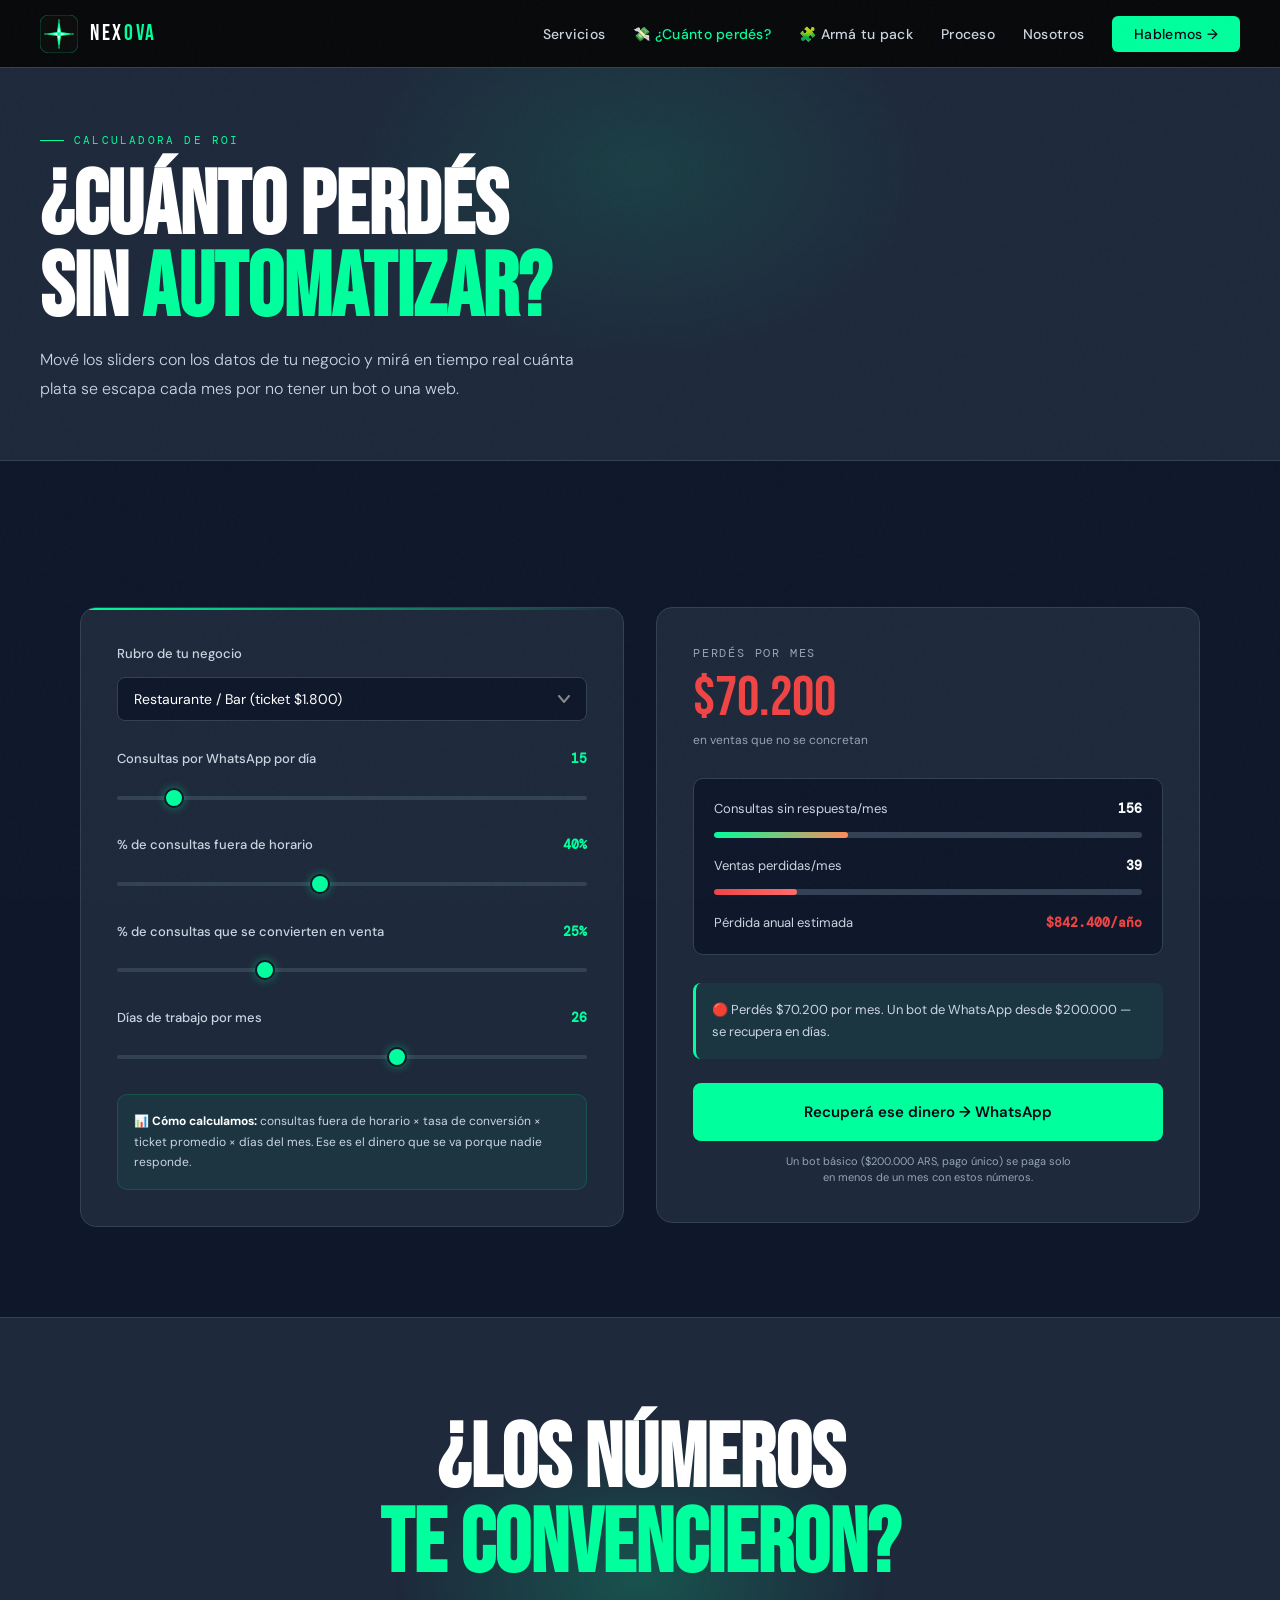
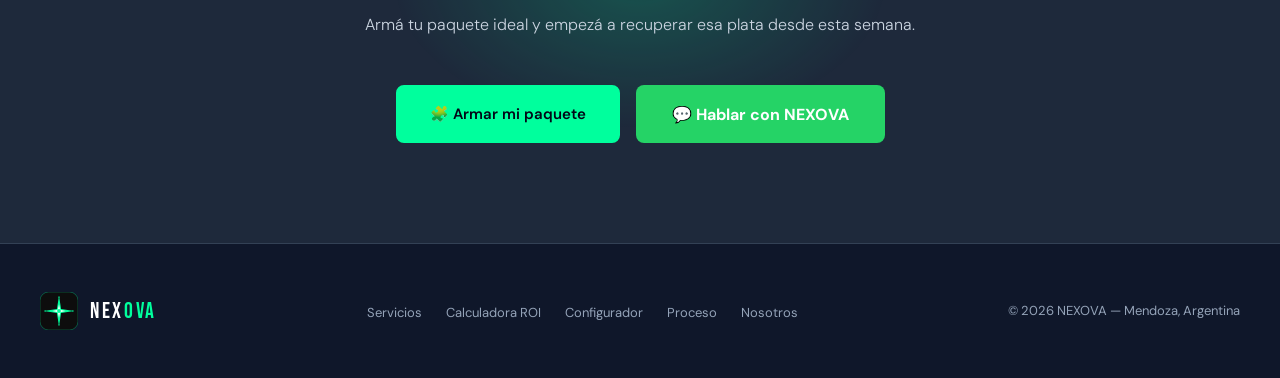
==== calculadora.html @ 6483c242 "Actualizacion de landing: mejoras SEO y UI" ====
<!DOCTYPE html>
<html lang="es">
<head>
<meta charset="UTF-8"><meta name="viewport" content="width=device-width, initial-scale=1.0">
<title>¿Cuánto Perdés? | NEXOVA</title>
<link rel="preconnect" href="https://fonts.googleapis.com"><link rel="preconnect" href="https://fonts.gstatic.com" crossorigin>
<link href="https://fonts.googleapis.com/css2?family=Bebas+Neue&family=DM+Sans:wght@300;400;500;600&family=DM+Mono:wght@400;500&display=swap" rel="stylesheet">
<link rel="stylesheet" href="nexova.css">
</head>
<body>
<div id="nav-placeholder"></div>
<div class="page-wrap">
<div class="page-hero">
  <div class="page-hero-inner">
    <div class="page-hero-label">Calculadora de ROI</div>
    <h1 class="page-hero-title">¿CUÁNTO PERDÉS<br>SIN <span>AUTOMATIZAR?</span></h1>
    <p class="page-hero-desc">Mové los sliders con los datos de tu negocio y mirá en tiempo real cuánta plata se escapa cada mes por no tener un bot o una web.</p>
  </div>
</div>

<section class="section">
  <div class="roi-grid reveal">
    <!-- INPUTS -->
    <div class="roi-inputs">
      <div class="roi-field">
        <div class="roi-label">Rubro de tu negocio</div>
        <select class="roi-select" id="roi-rubro" onchange="calcROI()">
          <option value="1800">Restaurante / Bar (ticket $1.800)</option>
          <option value="3500">Salón de belleza / Spa (ticket $3.500)</option>
          <option value="5000">Consultorio médico / odontológico (ticket $5.000)</option>
          <option value="4000">Gimnasio / Academia (ticket $4.000)</option>
          <option value="8000">Inmobiliaria (comisión $8.000)</option>
          <option value="6000">Taller / Lavadero (ticket $6.000)</option>
          <option value="2500">Tienda / Comercio (ticket $2.500)</option>
          <option value="7000">Otro negocio (ticket $7.000)</option>
        </select>
      </div>
      <div class="roi-field">
        <div class="roi-label">Consultas por WhatsApp por día <span id="val-consultas">15</span></div>
        <input type="range" min="5" max="100" value="15" id="roi-consultas" oninput="document.getElementById('val-consultas').textContent=this.value;calcROI()">
      </div>
      <div class="roi-field">
        <div class="roi-label">% de consultas fuera de horario <span id="val-fuera">40%</span></div>
        <input type="range" min="10" max="80" value="40" id="roi-fuera" oninput="document.getElementById('val-fuera').textContent=this.value+'%';calcROI()">
      </div>
      <div class="roi-field">
        <div class="roi-label">% de consultas que se convierten en venta <span id="val-conv">25%</span></div>
        <input type="range" min="5" max="70" value="25" id="roi-conv" oninput="document.getElementById('val-conv').textContent=this.value+'%';calcROI()">
      </div>
      <div class="roi-field">
        <div class="roi-label">Días de trabajo por mes <span id="val-dias">26</span></div>
        <input type="range" min="20" max="30" value="26" id="roi-dias" oninput="document.getElementById('val-dias').textContent=this.value;calcROI()">
      </div>
      <div style="padding:16px;background:rgba(0, 255, 157,.06);border-radius:10px;border:1px solid rgba(0, 255, 157,.15);">
        <p style="font-size:12px;color:var(--text-muted);line-height:1.7;">📊 <strong style="color:var(--text)">Cómo calculamos:</strong> consultas fuera de horario × tasa de conversión × ticket promedio × días del mes. Ese es el dinero que se va porque nadie responde.</p>
      </div>
    </div>
    <!-- RESULTADO -->
    <div class="roi-result">
      <div class="roi-result-title">PERDÉS POR MES</div>
      <div class="roi-perdida" id="roi-total-mes">$0</div>
      <div class="roi-periodo">en ventas que no se concretan</div>
      <div class="roi-breakdown">
        <div class="roi-breakdown-item"><span class="label">Consultas sin respuesta/mes</span><span class="value" id="roi-sin-resp">0</span></div>
        <div class="roi-bar"><div class="roi-bar-fill" id="bar-sin-resp" style="width:0%"></div></div>
        <div class="roi-breakdown-item"><span class="label">Ventas perdidas/mes</span><span class="value" id="roi-ventas-perd">0</span></div>
        <div class="roi-bar"><div class="roi-bar-fill" id="bar-ventas" style="width:0%;background:linear-gradient(90deg,#ef4444,#ff6b6b)"></div></div>
        <div class="roi-breakdown-item"><span class="label">Pérdida anual estimada</span><span class="value" id="roi-total-anio" style="color:#ef4444">$0</span></div>
      </div>
      <div class="roi-mensaje" id="roi-mensaje">Ajustá los sliders con los datos de tu negocio para ver tu resultado.</div>
      <a id="roi-cta" href="https://wa.me/+542612079647" target="_blank" class="btn-primary" style="width:100%;justify-content:center;">Recuperá ese dinero → WhatsApp</a>
      <p style="font-size:11px;color:var(--text-dim);text-align:center;margin-top:12px;line-height:1.5;">Un bot básico ($200.000 ARS, pago único) se paga solo<br>en menos de un mes con estos números.</p>
    </div>
  </div>
</section>

<div class="cta-box-wrap"><div class="cta-box">
  <h2 class="cta-title reveal">¿LOS NÚMEROS<br><span>TE CONVENCIERON?</span></h2>
  <p class="cta-desc reveal">Armá tu paquete ideal y empezá a recuperar esa plata desde esta semana.</p>
  <div class="cta-buttons reveal">
    <a href="configurador.html" class="btn-primary">🧩 Armar mi paquete</a>
    <a href="https://wa.me/+542612079647" target="_blank" class="btn-whatsapp">💬 Hablar con NEXOVA</a>
  </div>
</div></div>
</div>
<div id="footer-placeholder"></div>
<script src="nexova.js"></script>
<script>
injectNav('calculadora.html');injectFooter();initReveal();
function fmt(n){return'$'+Math.round(n).toLocaleString('es-AR');}
function calcROI(){
  const ticket=parseFloat(document.getElementById('roi-rubro').value);
  const consultas=parseFloat(document.getElementById('roi-consultas').value);
  const pctFuera=parseFloat(document.getElementById('roi-fuera').value)/100;
  const pctConv=parseFloat(document.getElementById('roi-conv').value)/100;
  const dias=parseFloat(document.getElementById('roi-dias').value);
  const sinRespMes=consultas*pctFuera*dias;
  const ventasPerd=sinRespMes*pctConv;
  const perdidaMes=ventasPerd*ticket;
  const perdidaAnio=perdidaMes*12;
  document.getElementById('roi-total-mes').textContent=fmt(perdidaMes);
  document.getElementById('roi-total-anio').textContent=fmt(perdidaAnio)+'/año';
  document.getElementById('roi-sin-resp').textContent=Math.round(sinRespMes);
  document.getElementById('roi-ventas-perd').textContent=Math.round(ventasPerd);
  document.getElementById('bar-sin-resp').style.width=Math.min((sinRespMes/500)*100,100)+'%';
  document.getElementById('bar-ventas').style.width=Math.min((ventasPerd/200)*100,100)+'%';
  let msg='';
  if(perdidaMes<50000) msg='⚠️ Son '+fmt(perdidaAnio)+' al año. Un bot básico a $200.000 pago único se paga solo el primer mes.';
  else if(perdidaMes<300000) msg='🔴 Perdés '+fmt(perdidaMes)+' por mes. Un bot de WhatsApp desde $200.000 — se recupera en días.';
  else msg='🚨 ¡Más de '+fmt(perdidaMes)+' al mes! Con ese número, automatizar no es un gasto — es la mejor inversión que podés hacer.';
  document.getElementById('roi-mensaje').textContent=msg;
  const waText=encodeURIComponent('Hola NEXOVA, usé su calculadora y veo que pierdo aprox. '+fmt(perdidaMes)+' por mes sin automatización. Quiero saber cómo solucionarlo.');
  document.getElementById('roi-cta').href='https://wa.me/+542612079647?text='+waText;
}
calcROI();
</script>
</body></html>
---- nexova.css ----
:root {
  --bg: #0f172a; --surface: #1e293b; --surface2: #334155; --border: #334155;
  --orange: #00ff9d; --orange-light: #33ffaf; --orange-glow: rgba(0, 255, 157,0.2);
  --orange-glow-strong: rgba(0, 255, 157,0.4); --text: #ffffff; --text-muted: #cbd5e1;
  --text-dim: #94a3b8; --white: #ffffff; --green: #22c55e;
}
*, *::before, *::after { box-sizing: border-box; margin: 0; padding: 0; }
html { scroll-behavior: smooth; }
body { background: var(--bg); color: var(--text); font-family: 'DM Sans', sans-serif; font-size: 16px; line-height: 1.6; overflow-x: hidden; }
body::before { content: ''; position: fixed; inset: 0; background-image: url("data:image/svg+xml,%3Csvg viewBox='0 0 256 256' xmlns='http://www.w3.org/2000/svg'%3E%3Cfilter id='noise'%3E%3CfeTurbulence type='fractalNoise' baseFrequency='0.9' numOctaves='4' stitchTiles='stitch'/%3E%3C/filter%3E%3Crect width='100%25' height='100%25' filter='url(%23noise)' opacity='0.04'/%3E%3C/svg%3E"); pointer-events: none; z-index: 9999; opacity: 0.4; }
.display { font-family: 'Bebas Neue', sans-serif; letter-spacing: 0.02em; }
.mono { font-family: 'DM Mono', monospace; }

/* NAV */
nav { position: fixed; top: 0; left: 0; right: 0; z-index: 1000; padding: 0 40px; height: 68px; display: flex; align-items: center; justify-content: space-between; background: rgba(8,8,8,0.9); backdrop-filter: blur(16px); border-bottom: 1px solid var(--border); transition: all 0.3s; }
.logo { display: flex; align-items: center; gap: 12px; text-decoration: none; }
.logo-mark { width: 38px; height: 38px; }
.logo-text { font-family: 'Bebas Neue', sans-serif; font-size: 22px; letter-spacing: 0.12em; color: var(--white); }
.logo-text span { color: var(--orange); }
.nav-links { display: flex; align-items: center; gap: 28px; list-style: none; }
.nav-links a { color: var(--text-muted); text-decoration: none; font-size: 14px; font-weight: 500; transition: color 0.2s; letter-spacing: 0.02em; }
.nav-links a:hover, .nav-links a.active { color: var(--text); }
.nav-links a.active { color: var(--orange); }
.btn-nav { padding: 9px 22px; background: var(--orange); color: #020617 !important; border-radius: 6px; font-size: 14px; font-weight: 600; transition: all 0.2s; }
.btn-nav:hover { background: var(--orange-light) !important; box-shadow: 0 0 20px var(--orange-glow-strong); }
#menu-btn { display: none; background: none; border: none; cursor: pointer; padding: 8px; }
#mobile-menu { display: none; position: fixed; top: 68px; left: 0; right: 0; background: #1e293b; border-bottom: 1px solid #334155; z-index: 999; padding: 20px 24px; flex-direction: column; gap: 16px; }
#mobile-menu a { color: #cbd5e1; text-decoration: none; font-size: 15px; font-weight: 500; }
#mobile-menu a.orange { color: var(--orange); }
#mobile-menu .btn-nav-mob { display: inline-block; padding: 12px 24px; background: var(--orange); color: #020617 !important; border-radius: 7px; font-weight: 600; text-align: center; }

/* PAGE WRAPPER */
.page-wrap { padding-top: 68px; }

/* TICKER */
.ticker-wrap { background: var(--orange); overflow: hidden; white-space: nowrap; padding: 10px 0; }
.ticker-inner { display: inline-block; animation: ticker 28s linear infinite; font-family: 'Bebas Neue', sans-serif; font-size: 15px; letter-spacing: 0.15em; color: #020617; }
@keyframes ticker { 0% { transform: translateX(0); } 100% { transform: translateX(-50%); } }
.ticker-sep { margin: 0 24px; opacity: 0.5; }

/* PAGE HERO (inner pages) */
.page-hero { padding: 64px 40px 56px; background: var(--surface); border-bottom: 1px solid var(--border); position: relative; overflow: hidden; }
.page-hero::before { content: ''; position: absolute; top: -100px; left: 50%; transform: translateX(-50%); width: 600px; height: 400px; background: radial-gradient(ellipse, rgba(0, 255, 157,0.1) 0%, transparent 70%); pointer-events: none; }
.page-hero-inner { max-width: 1200px; margin: 0 auto; position: relative; z-index: 1; }
.page-hero-label { font-family: 'DM Mono', monospace; font-size: 11px; letter-spacing: 0.2em; color: var(--orange); text-transform: uppercase; margin-bottom: 16px; display: flex; align-items: center; gap: 10px; }
.page-hero-label::before { content: ''; display: block; width: 24px; height: 1px; background: var(--orange); }
.page-hero-title { font-family: 'Bebas Neue', sans-serif; font-size: clamp(48px, 7vw, 96px); line-height: 0.92; color: var(--white); margin-bottom: 16px; }
.page-hero-title span { color: var(--orange); }
.page-hero-desc { font-size: 16px; color: var(--text-muted); max-width: 560px; line-height: 1.8; font-weight: 300; }

/* SECTIONS */
.section { padding: 90px 40px; max-width: 1200px; margin: 0 auto; }
.section-full { max-width: 100%; padding: 90px 0; }
.section-inner { max-width: 1200px; margin: 0 auto; padding: 0 40px; }
.section-label { font-family: 'DM Mono', monospace; font-size: 11px; letter-spacing: 0.2em; color: var(--orange); text-transform: uppercase; margin-bottom: 16px; display: flex; align-items: center; gap: 10px; }
.section-label::before { content: ''; display: block; width: 24px; height: 1px; background: var(--orange); }
.section-title { font-family: 'Bebas Neue', sans-serif; font-size: clamp(44px, 6vw, 80px); line-height: 0.95; color: var(--white); margin-bottom: 20px; }
.section-desc { font-size: 16px; color: var(--text-muted); max-width: 540px; line-height: 1.8; font-weight: 300; }

/* BUTTONS */
.btn-primary { display: inline-flex; align-items: center; gap: 10px; padding: 15px 32px; background: var(--orange); color: #020617; border-radius: 8px; font-weight: 600; font-size: 15px; text-decoration: none; transition: all 0.25s; border: 2px solid var(--orange); }
.btn-primary:hover { background: var(--orange-light); box-shadow: 0 0 40px var(--orange-glow-strong); transform: translateY(-2px); }
.btn-secondary { display: inline-flex; align-items: center; gap: 10px; padding: 15px 32px; background: transparent; color: var(--text); border-radius: 8px; font-weight: 500; font-size: 15px; text-decoration: none; transition: all 0.25s; border: 2px solid var(--border); }
.btn-secondary:hover { border-color: var(--orange); color: var(--orange); }
.btn-whatsapp { display: inline-flex; align-items: center; gap: 10px; padding: 16px 36px; background: #25D366; color: var(--white); border-radius: 8px; font-weight: 700; font-size: 16px; text-decoration: none; transition: all 0.25s; }
.btn-whatsapp:hover { background: #20b858; box-shadow: 0 8px 30px rgba(37,211,102,0.3); transform: translateY(-2px); }

/* SERVICE CARDS */
.services-grid { display: grid; grid-template-columns: repeat(3, 1fr); gap: 20px; }
.services-grid-2 { display: grid; grid-template-columns: repeat(2, 1fr); gap: 20px; max-width: 800px; }
.service-card { background: var(--bg); border: 1px solid var(--border); border-radius: 14px; padding: 32px; position: relative; overflow: hidden; transition: all 0.3s; display: flex; flex-direction: column; }
.service-card::before { content: ''; position: absolute; inset: 0; background: radial-gradient(circle at top left, var(--orange-glow), transparent 60%); opacity: 0; transition: opacity 0.3s; }
.service-card:hover { border-color: var(--orange); transform: translateY(-4px); box-shadow: 0 16px 40px rgba(0,0,0,0.4); }
.service-card:hover::before { opacity: 1; }
.service-card.featured { border-color: var(--orange); box-shadow: 0 0 30px var(--orange-glow); }
.service-badge { position: absolute; top: 20px; right: 20px; padding: 4px 12px; background: var(--orange); color: #020617; font-size: 10px; font-weight: 700; letter-spacing: 0.1em; border-radius: 100px; font-family: 'DM Mono', monospace; }
.service-icon { width: 44px; height: 44px; border-radius: 10px; background: var(--orange-glow); border: 1px solid rgba(0, 255, 157,0.2); display: flex; align-items: center; justify-content: center; font-size: 20px; margin-bottom: 20px; }
.service-name { font-family: 'Bebas Neue', sans-serif; font-size: 26px; color: var(--white); margin-bottom: 8px; letter-spacing: 0.04em; }
.service-desc { font-size: 13px; color: var(--text-muted); line-height: 1.7; margin-bottom: 24px; flex-grow: 1; }
.service-includes { list-style: none; margin-bottom: 28px; display: flex; flex-direction: column; gap: 8px; }
.service-includes li { font-size: 12px; color: var(--text-muted); display: flex; align-items: center; gap: 8px; }
.service-includes li::before { content: ''; width: 5px; height: 5px; border-radius: 50%; background: var(--orange); flex-shrink: 0; }
.service-price { border-top: 1px solid var(--border); padding-top: 20px; margin-top: auto; }
.price-amount { font-family: 'Bebas Neue', sans-serif; font-size: 36px; color: var(--white); line-height: 1; }
.price-note { font-size: 11px; color: var(--text-dim); margin-top: 4px; font-family: 'DM Mono', monospace; }
.price-monthly { font-size: 12px; color: var(--orange); margin-top: 8px; font-weight: 600; display: flex; align-items: center; gap: 6px; }
.card-cta { display: inline-flex; align-items: center; justify-content: center; margin-top: 16px; padding: 10px 20px; border: 1px solid var(--border); border-radius: 7px; font-size: 13px; font-weight: 500; color: var(--text-muted); text-decoration: none; transition: all 0.2s; width: 100%; }
.card-cta:hover, .service-card:hover .card-cta { border-color: var(--orange); color: var(--orange); }

/* TABS */
.tabs { display: flex; gap: 4px; margin-bottom: 48px; background: var(--bg); border: 1px solid var(--border); border-radius: 10px; padding: 4px; width: fit-content; }
.tab { padding: 10px 24px; border-radius: 7px; font-size: 14px; font-weight: 500; cursor: pointer; transition: all 0.2s; border: none; background: transparent; color: var(--text-muted); font-family: 'DM Sans', sans-serif; }
.tab.active { background: var(--orange); color: #020617; }
.tab-panel { display: none; }
.tab-panel.active { display: grid; }

/* PROCESO */
.proceso-grid { display: grid; grid-template-columns: repeat(4, 1fr); gap: 0; margin-top: 60px; position: relative; }
.proceso-grid::before { content: ''; position: absolute; top: 36px; left: calc(12.5% + 20px); right: calc(12.5% + 20px); height: 1px; background: linear-gradient(90deg, var(--orange), var(--border), var(--orange)); z-index: 0; }
.proceso-step { text-align: center; padding: 0 24px; position: relative; z-index: 1; }
.proceso-num { width: 72px; height: 72px; border-radius: 50%; background: var(--surface); border: 1px solid var(--border); font-family: 'Bebas Neue', sans-serif; font-size: 28px; color: var(--orange); display: flex; align-items: center; justify-content: center; margin: 0 auto 24px; transition: all 0.3s; }
.proceso-step:hover .proceso-num { background: var(--orange); color: #020617; box-shadow: 0 0 24px var(--orange-glow-strong); border-color: var(--orange); }
.proceso-title { font-family: 'Bebas Neue', sans-serif; font-size: 20px; color: var(--white); margin-bottom: 10px; letter-spacing: 0.04em; }
.proceso-desc { font-size: 12px; color: var(--text-muted); line-height: 1.7; }

/* BENEFITS */
.benefits-grid { display: grid; grid-template-columns: repeat(3, 1fr); gap: 20px; margin-top: 60px; }
.benefit-card { padding: 32px; border: 1px solid var(--border); border-radius: 14px; background: var(--surface); transition: border-color 0.3s; }
.benefit-card:hover { border-color: var(--orange); }
.benefit-num { font-family: 'Bebas Neue', sans-serif; font-size: 72px; color: var(--surface2); line-height: 1; margin-bottom: 8px; }
.benefit-title { font-weight: 600; font-size: 17px; color: var(--text); margin-bottom: 10px; }
.benefit-desc { font-size: 13px; color: var(--text-muted); line-height: 1.7; font-weight: 300; }

/* ROI CALCULATOR */
.roi-grid { display: grid; grid-template-columns: 1fr 1fr; gap: 32px; margin-top: 56px; align-items: start; }
.roi-inputs { background: var(--surface); border: 1px solid var(--border); border-radius: 16px; padding: 36px; position: relative; overflow: hidden; }
.roi-inputs::before { content: ''; position: absolute; top: 0; left: 0; right: 0; height: 2px; background: linear-gradient(90deg, var(--orange), transparent); }
.roi-field { margin-bottom: 28px; }
.roi-label { display: flex; justify-content: space-between; align-items: center; font-size: 13px; font-weight: 500; color: var(--text-muted); margin-bottom: 12px; }
.roi-label span { font-family: 'DM Mono', monospace; font-size: 13px; color: var(--orange); font-weight: 600; }
input[type=range] { -webkit-appearance: none; width: 100%; height: 4px; border-radius: 4px; background: var(--border); outline: none; cursor: pointer; }
input[type=range]::-webkit-slider-thumb { -webkit-appearance: none; width: 20px; height: 20px; border-radius: 50%; background: var(--orange); cursor: pointer; box-shadow: 0 0 10px var(--orange-glow-strong); border: 2px solid #0f172a; transition: transform 0.1s; }
input[type=range]::-webkit-slider-thumb:active { transform: scale(1.2); }
.roi-select { width: 100%; padding: 12px 16px; background: var(--bg); border: 1px solid var(--border); border-radius: 8px; color: var(--text); font-family: 'DM Sans', sans-serif; font-size: 14px; outline: none; cursor: pointer; transition: border-color 0.2s; appearance: none; background-image: url("data:image/svg+xml,%3Csvg width='12' height='8' viewBox='0 0 12 8' fill='none' xmlns='http://www.w3.org/2000/svg'%3E%3Cpath d='M1 1L6 7L11 1' stroke='%23888' stroke-width='2' stroke-linecap='round'/%3E%3C/svg%3E"); background-repeat: no-repeat; background-position: right 16px center; }
.roi-select:focus { border-color: var(--orange); }
.roi-result { background: var(--surface); border: 1px solid var(--border); border-radius: 16px; padding: 36px; position: sticky; top: 88px; }
.roi-result-title { font-size: 12px; font-family: 'DM Mono', monospace; letter-spacing: 0.15em; color: var(--text-dim); text-transform: uppercase; margin-bottom: 8px; }
.roi-perdida { font-family: 'Bebas Neue', sans-serif; font-size: 56px; color: #ef4444; line-height: 1; margin-bottom: 4px; transition: all 0.4s; }
.roi-periodo { font-size: 12px; color: var(--text-dim); margin-bottom: 28px; }
.roi-breakdown { display: flex; flex-direction: column; gap: 12px; margin-bottom: 28px; padding: 20px; background: var(--bg); border-radius: 10px; border: 1px solid var(--border); }
.roi-breakdown-item { display: flex; justify-content: space-between; font-size: 13px; }
.roi-breakdown-item .label { color: var(--text-muted); }
.roi-breakdown-item .value { color: var(--text); font-weight: 600; font-family: 'DM Mono', monospace; }
.roi-bar { height: 6px; background: var(--border); border-radius: 4px; margin-bottom: 6px; overflow: hidden; }
.roi-bar-fill { height: 100%; background: linear-gradient(90deg, var(--orange), #ff8c5a); border-radius: 4px; transition: width 0.5s ease; }
.roi-mensaje { font-size: 13px; color: var(--text-muted); line-height: 1.7; margin-bottom: 24px; padding: 16px; background: rgba(0, 255, 157,0.06); border-radius: 8px; border-left: 3px solid var(--orange); }

/* CONFIGURADOR */
.config-layout { display: grid; grid-template-columns: 1fr 380px; gap: 32px; margin-top: 56px; align-items: start; }
.config-block { margin-bottom: 32px; }
.config-block-title { font-size: 11px; font-family: 'DM Mono', monospace; letter-spacing: 0.18em; color: var(--text-dim); text-transform: uppercase; margin-bottom: 14px; }
.config-options { display: grid; grid-template-columns: repeat(3, 1fr); gap: 10px; }
.config-option { padding: 16px 14px; border: 1.5px solid var(--border); border-radius: 10px; cursor: pointer; transition: all 0.2s; background: var(--bg); text-align: left; position: relative; overflow: hidden; }
.config-option:hover { border-color: rgba(0, 255, 157,0.4); }
.config-option.selected { border-color: var(--orange); background: rgba(0, 255, 157,0.06); }
.config-option.selected::after { content: '✓'; position: absolute; top: 8px; right: 10px; font-size: 11px; color: var(--orange); font-weight: 700; }
.config-option-icon { font-size: 20px; margin-bottom: 8px; display: block; }
.config-option-name { font-size: 13px; font-weight: 600; color: var(--text); display: block; margin-bottom: 3px; }
.config-option-price { font-size: 11px; color: var(--text-dim); font-family: 'DM Mono', monospace; }
.config-summary { background: var(--bg); border: 1px solid var(--border); border-radius: 16px; padding: 32px; position: sticky; top: 88px; }
.config-summary-title { font-family: 'Bebas Neue', sans-serif; font-size: 22px; color: var(--text); letter-spacing: 0.04em; margin-bottom: 20px; padding-bottom: 16px; border-bottom: 1px solid var(--border); }
.config-line-items { display: flex; flex-direction: column; gap: 10px; margin-bottom: 24px; min-height: 80px; }
.config-line { display: flex; justify-content: space-between; align-items: center; font-size: 13px; animation: fadeInLine 0.3s ease; }
@keyframes fadeInLine { from { opacity: 0; transform: translateX(-8px); } to { opacity: 1; transform: translateX(0); } }
.config-line .line-name { color: var(--text-muted); }
.config-line .line-price { color: var(--text); font-weight: 600; font-family: 'DM Mono', monospace; font-size: 12px; }
.config-line.mandatory .line-name { color: var(--orange); font-size: 11px; }
.config-line.mandatory .line-price { color: var(--orange); }
.config-empty { font-size: 13px; color: var(--text-dim); text-align: center; padding: 20px 0; font-style: italic; }
.config-divider { height: 1px; background: var(--border); margin: 16px 0; }
.config-total { display: flex; justify-content: space-between; align-items: baseline; margin-bottom: 4px; }
.config-total-label { font-size: 12px; color: var(--text-muted); font-family: 'DM Mono', monospace; letter-spacing: 0.1em; }
.config-total-amount { font-family: 'Bebas Neue', sans-serif; font-size: 42px; color: var(--white); line-height: 1; transition: all 0.4s; }
.config-total-monthly { font-size: 13px; color: var(--orange); text-align: right; margin-bottom: 24px; font-family: 'DM Mono', monospace; font-weight: 600; }
.config-cta { display: block; width: 100%; padding: 14px; background: var(--orange); color: #020617; border: none; border-radius: 8px; font-family: 'DM Sans', sans-serif; font-size: 15px; font-weight: 700; cursor: pointer; text-align: center; text-decoration: none; transition: all 0.2s; }
.config-cta:hover { background: var(--orange-light); box-shadow: 0 0 24px var(--orange-glow-strong); }
.config-cta.disabled { background: var(--border); color: var(--text-dim); cursor: not-allowed; box-shadow: none; }
.config-note { font-size: 11px; color: var(--text-dim); text-align: center; margin-top: 12px; line-height: 1.5; }
.mandatory-badge { display: inline-flex; align-items: center; gap: 4px; font-size: 10px; background: rgba(0, 255, 157,0.12); border: 1px solid rgba(0, 255, 157,0.25); color: var(--orange); border-radius: 4px; padding: 2px 8px; font-family: 'DM Mono', monospace; letter-spacing: 0.05em; }

/* FOOTER */
footer { background: var(--bg); border-top: 1px solid var(--border); padding: 48px 40px; }
.footer-inner { max-width: 1200px; margin: 0 auto; display: flex; justify-content: space-between; align-items: center; flex-wrap: wrap; gap: 24px; }
.footer-links { display: flex; gap: 24px; list-style: none; }
.footer-links a { color: var(--text-dim); text-decoration: none; font-size: 13px; transition: color 0.2s; }
.footer-links a:hover { color: var(--orange); }
.footer-copy { font-size: 13px; color: var(--text-dim); }

/* REVEAL */
.reveal { opacity: 0; transform: translateY(32px); transition: opacity 0.7s ease, transform 0.7s ease; }
.reveal.visible { opacity: 1; transform: translateY(0); }

/* CTA BOX */
.cta-box-wrap { background: var(--surface); border-top: 1px solid var(--border); }
.cta-box { text-align: center; padding: 100px 40px; max-width: 800px; margin: 0 auto; position: relative; }
.cta-box::before { content: ''; position: absolute; top: 50%; left: 50%; transform: translate(-50%,-50%); width: 500px; height: 300px; background: radial-gradient(ellipse, var(--orange-glow) 0%, transparent 70%); pointer-events: none; }
.cta-title { font-family: 'Bebas Neue', sans-serif; font-size: clamp(52px, 7vw, 96px); line-height: 0.95; color: var(--white); margin-bottom: 24px; position: relative; }
.cta-title span { color: var(--orange); }
.cta-desc { font-size: 16px; color: var(--text-muted); margin-bottom: 48px; font-weight: 300; position: relative; }
.cta-buttons { display: flex; justify-content: center; gap: 16px; flex-wrap: wrap; position: relative; }

/* RESPONSIVE */
@media (max-width: 900px) {
  nav { padding: 0 20px; }
  .nav-links { display: none; }
  #menu-btn { display: block !important; }
  .page-hero, .section { padding-left: 20px; padding-right: 20px; }
  .services-grid, .benefits-grid { grid-template-columns: 1fr; }
  .services-grid-2 { grid-template-columns: 1fr; }
  .proceso-grid { grid-template-columns: 1fr 1fr; gap: 40px; }
  .proceso-grid::before { display: none; }
  .roi-grid { grid-template-columns: 1fr; }
  .config-layout { grid-template-columns: 1fr; }
  .config-options { grid-template-columns: 1fr 1fr; }
  .footer-inner { flex-direction: column; text-align: center; }
  .footer-links { flex-wrap: wrap; justify-content: center; }
}
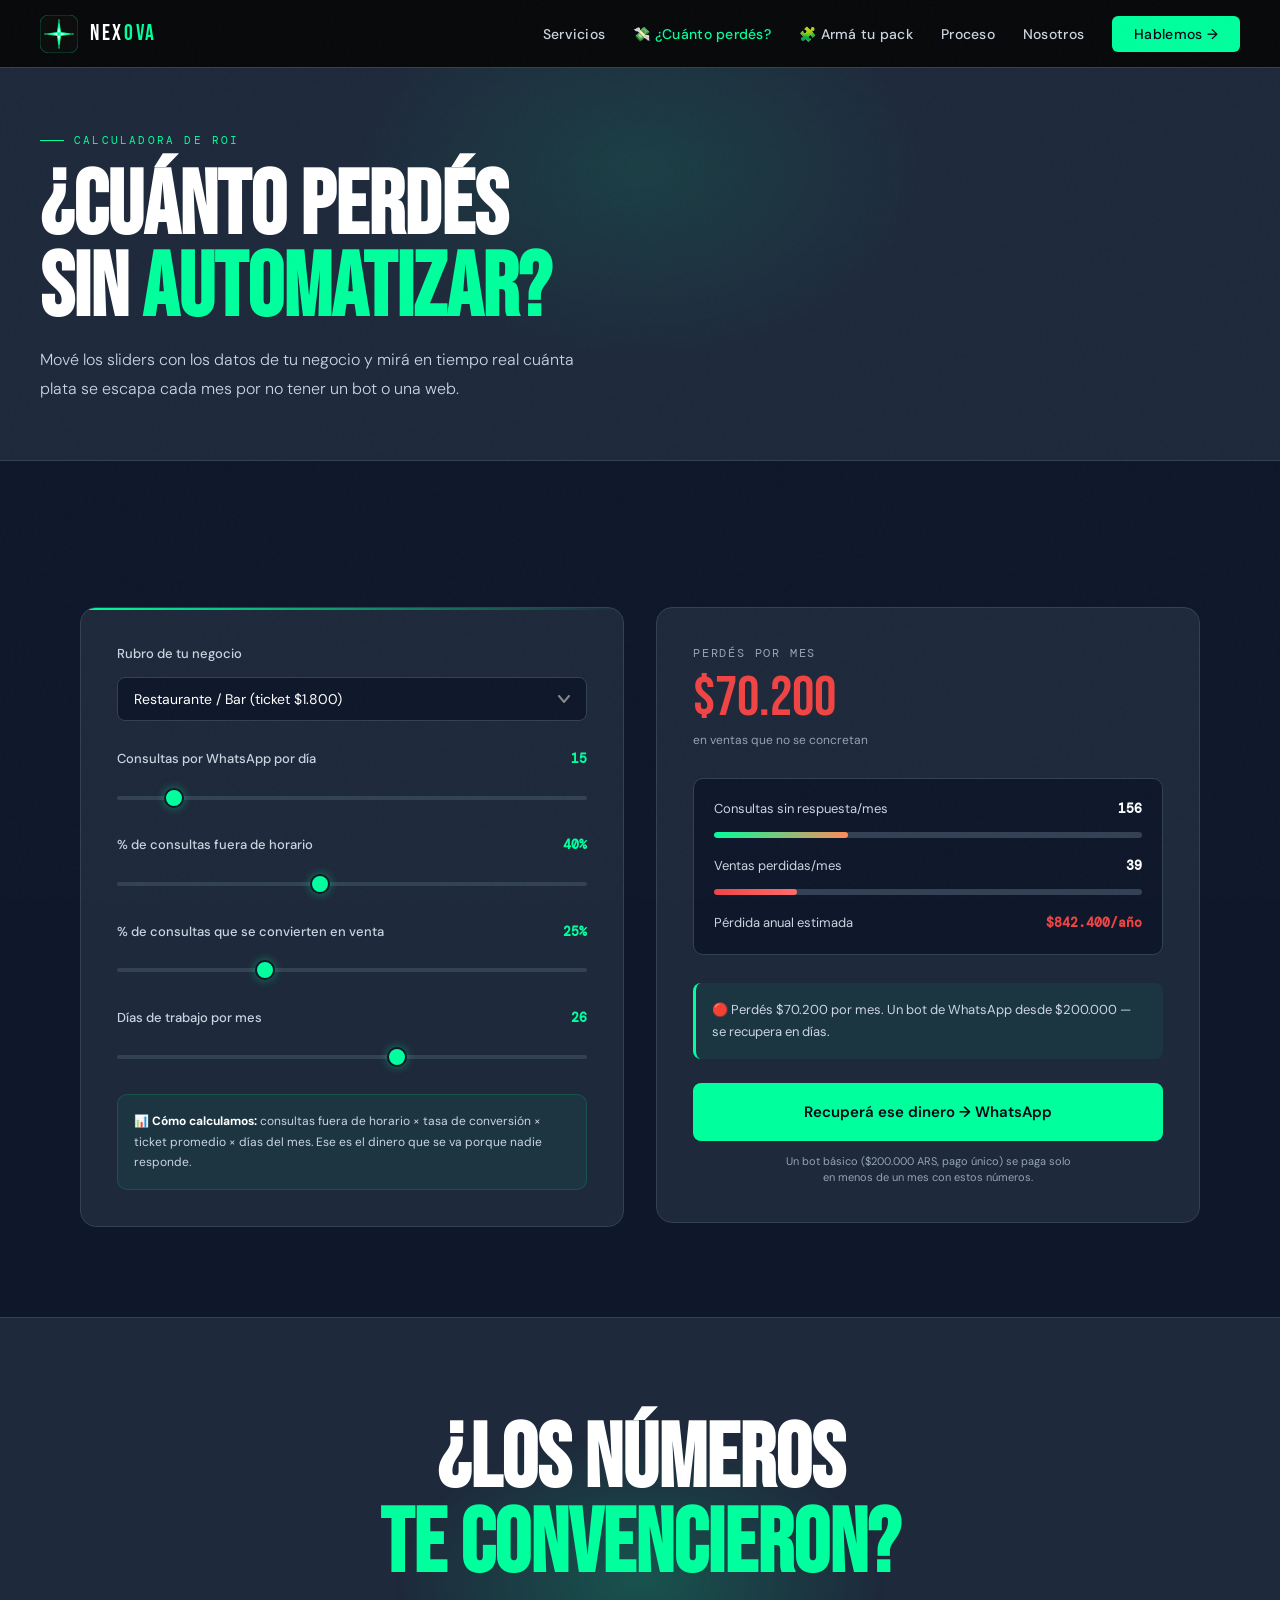
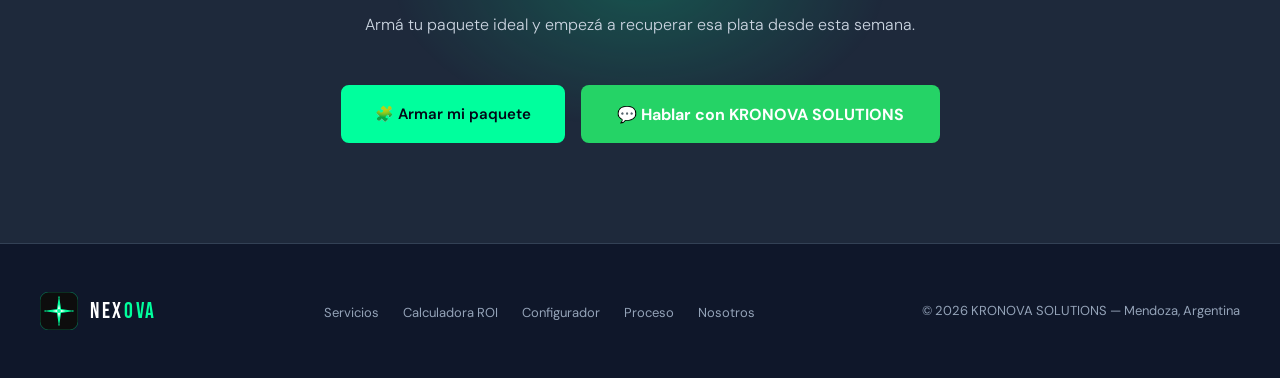
==== commit 279cddb5: "rebrand: NEXOVA -> Kronova Solutions en toda la pagina" ====
--- a/calculadora.html
+++ b/calculadora.html
@@ -1,11 +1,11 @@
-<!DOCTYPE html>
+﻿<!DOCTYPE html>
 <html lang="es">
 <head>
 <meta charset="UTF-8"><meta name="viewport" content="width=device-width, initial-scale=1.0">
-<title>¿Cuánto Perdés? | NEXOVA</title>
+<title>¿Cuánto Perdés? | KRONOVA SOLUTIONS</title>
 <link rel="preconnect" href="https://fonts.googleapis.com"><link rel="preconnect" href="https://fonts.gstatic.com" crossorigin>
 <link href="https://fonts.googleapis.com/css2?family=Bebas+Neue&family=DM+Sans:wght@300;400;500;600&family=DM+Mono:wght@400;500&display=swap" rel="stylesheet">
-<link rel="stylesheet" href="nexova.css">
+<link rel="icon" href="favicon.svg" type="image/svg+xml"><link rel="stylesheet" href="nexova.css">
 </head>
 <body>
 <div id="nav-placeholder"></div>
@@ -79,7 +79,7 @@
   <p class="cta-desc reveal">Armá tu paquete ideal y empezá a recuperar esa plata desde esta semana.</p>
   <div class="cta-buttons reveal">
     <a href="configurador.html" class="btn-primary">🧩 Armar mi paquete</a>
-    <a href="https://wa.me/+542612079647" target="_blank" class="btn-whatsapp">💬 Hablar con NEXOVA</a>
+    <a href="https://wa.me/+542612079647" target="_blank" class="btn-whatsapp">💬 Hablar con KRONOVA SOLUTIONS</a>
   </div>
 </div></div>
 </div>
@@ -109,7 +109,7 @@
   else if(perdidaMes<300000) msg='🔴 Perdés '+fmt(perdidaMes)+' por mes. Un bot de WhatsApp desde $200.000 — se recupera en días.';
   else msg='🚨 ¡Más de '+fmt(perdidaMes)+' al mes! Con ese número, automatizar no es un gasto — es la mejor inversión que podés hacer.';
   document.getElementById('roi-mensaje').textContent=msg;
-  const waText=encodeURIComponent('Hola NEXOVA, usé su calculadora y veo que pierdo aprox. '+fmt(perdidaMes)+' por mes sin automatización. Quiero saber cómo solucionarlo.');
+  const waText=encodeURIComponent('Hola KRONOVA SOLUTIONS, usé su calculadora y veo que pierdo aprox. '+fmt(perdidaMes)+' por mes sin automatización. Quiero saber cómo solucionarlo.');
   document.getElementById('roi-cta').href='https://wa.me/+542612079647?text='+waText;
 }
 calcROI();
--- a/nexova.css
+++ b/nexova.css
@@ -204,4 +204,62 @@
   .config-options { grid-template-columns: 1fr 1fr; }
   .footer-inner { flex-direction: column; text-align: center; }
   .footer-links { flex-wrap: wrap; justify-content: center; }
+  .hero-demo-card { margin-top: 40px; }
 }
+
+/* HERO DEMO COMPONENT */
+.hero-demo-container { position: relative; perspective: 1000px; z-index: 10; animation: float 6s ease-in-out infinite; align-self: flex-start; margin-top: -20px; }
+@keyframes float { 0% { transform: translateY(0px); } 50% { transform: translateY(-15px); } 100% { transform: translateY(0px); } }
+.hero-demo-card { background: rgba(30, 41, 59, 0.6); backdrop-filter: blur(16px); -webkit-backdrop-filter: blur(16px); border: 1px solid rgba(255, 255, 255, 0.1); border-radius: 20px; padding: 20px; box-shadow: 0 25px 50px -12px rgba(0, 0, 0, 0.5), inset 0 1px 0 rgba(255,255,255,0.1); overflow: hidden; position: relative; }
+.hero-demo-card::before { content: ''; position: absolute; top: 0; left: 0; right: 0; height: 1px; background: linear-gradient(90deg, transparent, rgba(0, 255, 157, 0.5), transparent); }
+.demo-tabs { display: flex; gap: 8px; margin-bottom: 20px; background: rgba(15, 23, 42, 0.6); padding: 6px; border-radius: 12px; border: 1px solid rgba(255,255,255,0.05); }
+.demo-tab { flex: 1; background: transparent; border: none; color: var(--text-muted); padding: 10px 16px; border-radius: 8px; font-size: 13px; font-weight: 600; cursor: pointer; transition: all 0.3s ease; font-family: 'DM Sans', sans-serif; display: flex; align-items: center; justify-content: center; gap: 8px; }
+.demo-tab:hover { color: var(--white); background: rgba(255,255,255,0.05); }
+.demo-tab.active { background: var(--orange); color: #020617; box-shadow: 0 4px 15px rgba(0, 255, 157, 0.2); }
+.demo-panel { display: none; opacity: 0; transform: translateY(10px); transition: opacity 0.4s ease, transform 0.4s ease; height: 350px; flex-direction: column; }
+.demo-panel.active { display: flex; opacity: 1; transform: translateY(0); }
+
+/* CHATBOT UI */
+.demo-chat-header { display: flex; align-items: center; gap: 12px; padding-bottom: 16px; border-bottom: 1px solid rgba(255,255,255,0.05); margin-bottom: 16px; }
+.chat-avatar { width: 36px; height: 36px; border-radius: 50%; background: linear-gradient(135deg, var(--orange), #00b8ff); position: relative; display: flex; align-items: center; justify-content: center; }
+.chat-avatar::after { content: '🤖'; font-size: 18px; }
+.chat-online { position: absolute; bottom: 0; right: 0; width: 10px; height: 10px; background: #22c55e; border-radius: 50%; border: 2px solid #1e293b; }
+.chat-info { display: flex; flex-direction: column; }
+.chat-name { font-size: 14px; font-weight: 600; color: var(--white); }
+.chat-status { font-size: 11px; color: var(--orange); font-family: 'DM Mono', monospace; }
+.demo-chat-body { flex: 1; overflow-y: auto; display: flex; flex-direction: column; gap: 12px; padding-right: 8px; }
+.demo-chat-body::-webkit-scrollbar { width: 4px; }
+.demo-chat-body::-webkit-scrollbar-thumb { background: rgba(255,255,255,0.1); border-radius: 4px; }
+.chat-msg { max-width: 85%; padding: 12px 16px; border-radius: 16px; font-size: 13px; line-height: 1.5; animation: slideInUp 0.3s ease forwards; opacity: 0; transform: translateY(10px); }
+@keyframes slideInUp { to { opacity: 1; transform: translateY(0); } }
+.chat-msg.client { background: rgba(255,255,255,0.05); color: var(--text); border-bottom-left-radius: 4px; align-self: flex-start; }
+.chat-msg.ia { background: rgba(0, 255, 157, 0.1); color: var(--white); border: 1px solid rgba(0, 255, 157, 0.2); border-bottom-right-radius: 4px; align-self: flex-end; }
+.chat-typing { display: flex; gap: 4px; padding: 12px 16px; background: rgba(0, 255, 157, 0.05); border-radius: 16px; border-bottom-right-radius: 4px; align-self: flex-end; width: fit-content; }
+.chat-typing span { width: 6px; height: 6px; background: var(--orange); border-radius: 50%; animation: typing 1.4s infinite ease-in-out both; }
+.chat-typing span:nth-child(1) { animation-delay: -0.32s; }
+.chat-typing span:nth-child(2) { animation-delay: -0.16s; }
+@keyframes typing { 0%, 80%, 100% { transform: scale(0); } 40% { transform: scale(1); } }
+.demo-chat-footer { margin-top: 16px; display: flex; gap: 8px; align-items: center; }
+.chat-input-mock { flex: 1; background: rgba(15, 23, 42, 0.6); border: 1px solid rgba(255,255,255,0.05); border-radius: 20px; padding: 10px 16px; font-size: 12px; color: var(--text-dim); }
+.chat-send-mock { width: 36px; height: 36px; border-radius: 50%; background: var(--orange); display: flex; align-items: center; justify-content: center; color: #020617; }
+
+/* WEB UI */
+.demo-browser-header { display: flex; align-items: center; padding: 10px 14px; background: #0f172a; border-radius: 12px 12px 0 0; gap: 16px; }
+.browser-dots { display: flex; gap: 6px; }
+.browser-dots span { width: 10px; height: 10px; border-radius: 50%; background: #334155; }
+.browser-dots span:nth-child(1) { background: #ef4444; }
+.browser-dots span:nth-child(2) { background: #f59e0b; }
+.browser-dots span:nth-child(3) { background: #22c55e; }
+.browser-url { flex: 1; background: #1e293b; border-radius: 6px; padding: 4px 10px; font-size: 11px; color: var(--text-dim); display: flex; align-items: center; justify-content: center; gap: 6px; font-family: 'DM Mono', monospace; }
+.demo-browser-body { flex: 1; background: #ffffff; border-radius: 0 0 12px 12px; overflow: hidden; display: flex; flex-direction: column; position: relative; }
+.mock-nav { display: flex; justify-content: space-between; align-items: center; padding: 12px 20px; border-bottom: 1px solid #f1f5f9; }
+.mock-logo { font-family: 'Bebas Neue', sans-serif; font-size: 18px; color: #0f172a; letter-spacing: 0.05em; }
+.mock-links { display: flex; gap: 12px; }
+.mock-link { width: 24px; height: 4px; background: #e2e8f0; border-radius: 2px; }
+.mock-hero { padding: 30px 20px; text-align: center; display: flex; flex-direction: column; align-items: center; justify-content: center; flex: 1; background: linear-gradient(180deg, #f8fafc 0%, #ffffff 100%); }
+.mock-badge { font-size: 8px; font-weight: 700; color: #2563eb; background: #dbeafe; padding: 4px 8px; border-radius: 100px; margin-bottom: 12px; letter-spacing: 0.05em; }
+.mock-title { font-family: 'Bebas Neue', sans-serif; font-size: 32px; color: #0f172a; line-height: 1; margin-bottom: 10px; }
+.mock-desc { font-size: 11px; color: #64748b; margin-bottom: 20px; max-width: 240px; line-height: 1.5; }
+.mock-btn { background: #0f172a; color: #ffffff; font-size: 11px; font-weight: 600; padding: 10px 20px; border-radius: 6px; margin-bottom: 20px; box-shadow: 0 4px 6px -1px rgba(0,0,0,0.1); }
+.mock-features { display: flex; flex-direction: column; gap: 6px; text-align: left; width: 100%; max-width: 200px; }
+.mock-features span { font-size: 10px; color: #475569; display: flex; align-items: center; gap: 6px; font-weight: 500; }
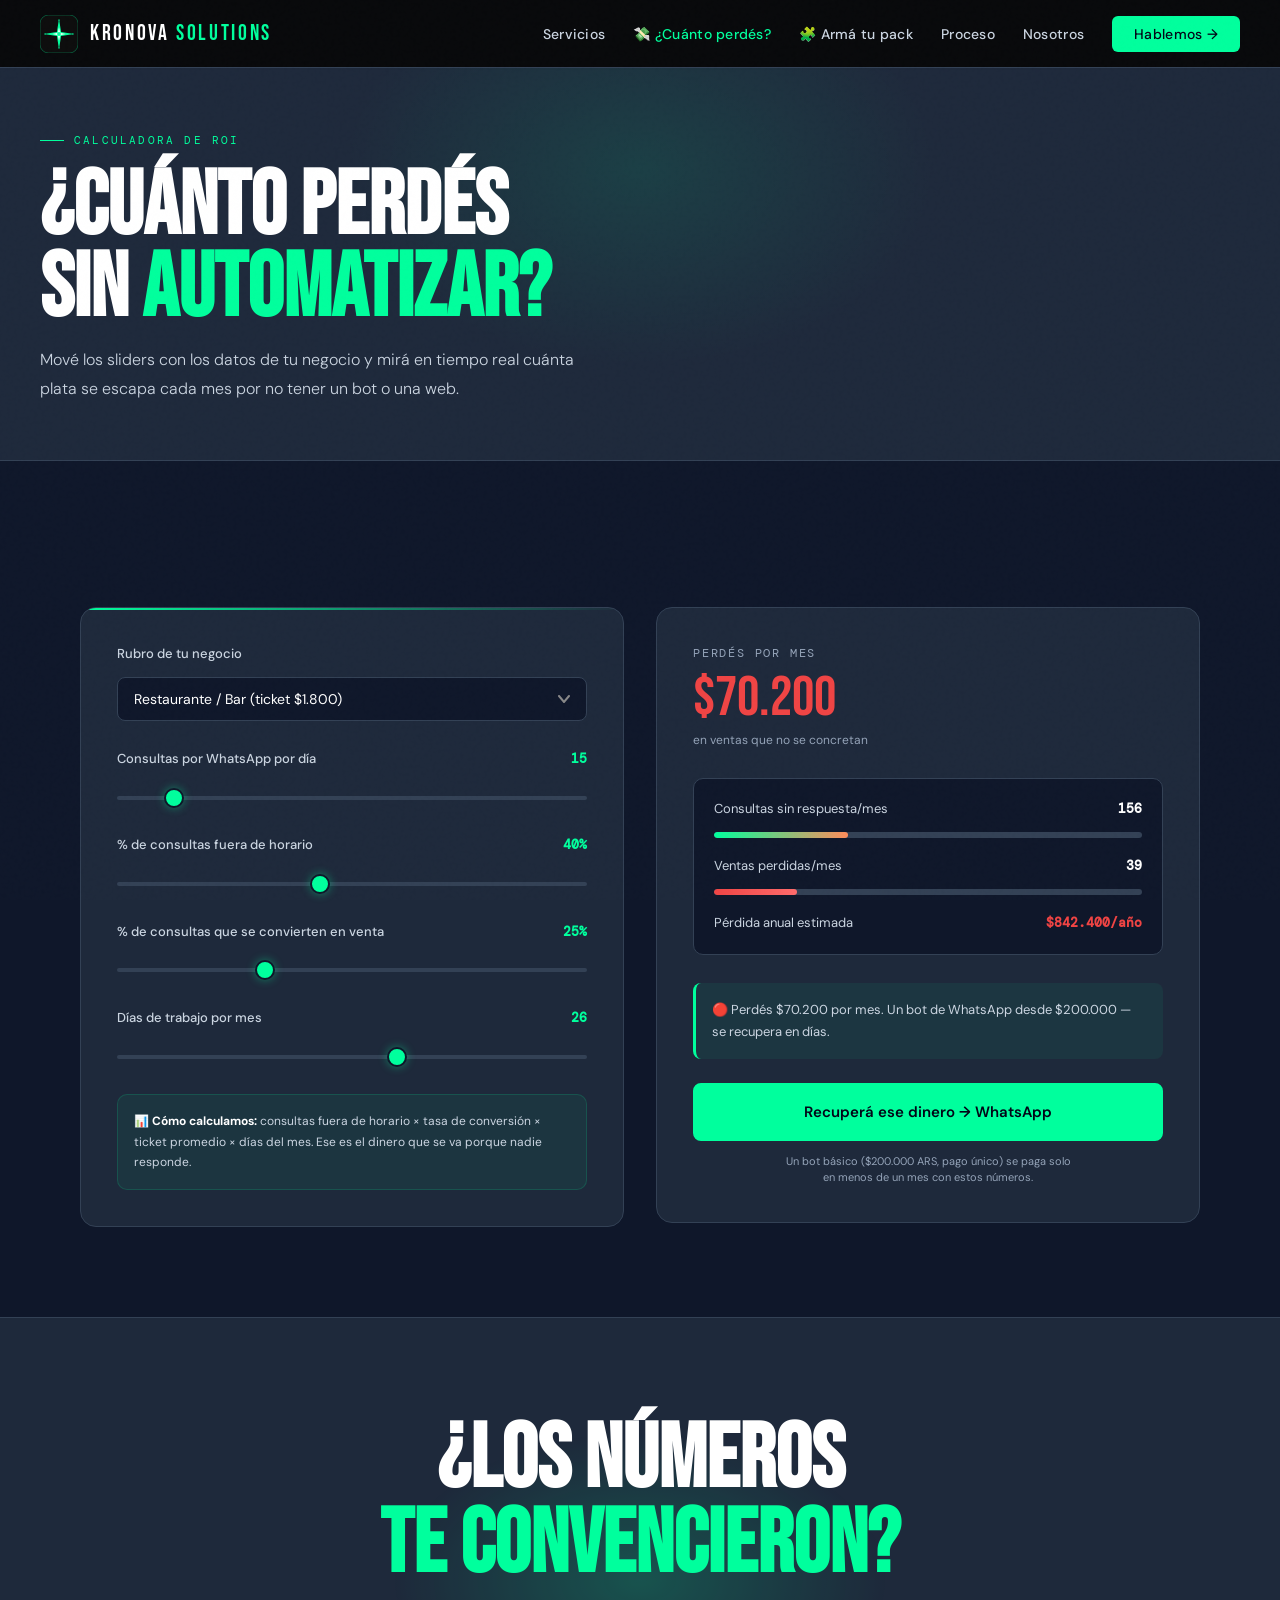
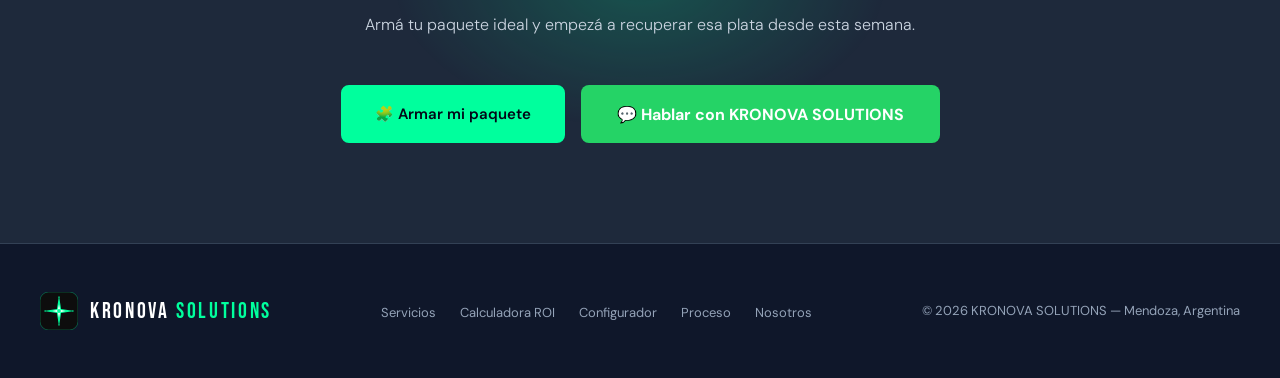
==== commit 4473b54b: "Renombrado de NEXOVA a KRONOVA SOLUTIONS" ====
--- a/calculadora.html
+++ b/calculadora.html
@@ -5,7 +5,7 @@
 <title>¿Cuánto Perdés? | KRONOVA SOLUTIONS</title>
 <link rel="preconnect" href="https://fonts.googleapis.com"><link rel="preconnect" href="https://fonts.gstatic.com" crossorigin>
 <link href="https://fonts.googleapis.com/css2?family=Bebas+Neue&family=DM+Sans:wght@300;400;500;600&family=DM+Mono:wght@400;500&display=swap" rel="stylesheet">
-<link rel="icon" href="favicon.svg" type="image/svg+xml"><link rel="stylesheet" href="nexova.css">
+<link rel="icon" href="favicon.svg" type="image/svg+xml"><link rel="stylesheet" href="kronova.css">
 </head>
 <body>
 <div id="nav-placeholder"></div>
@@ -84,7 +84,7 @@
 </div></div>
 </div>
 <div id="footer-placeholder"></div>
-<script src="nexova.js"></script>
+<script src="kronova.js"></script>
 <script>
 injectNav('calculadora.html');injectFooter();initReveal();
 function fmt(n){return'$'+Math.round(n).toLocaleString('es-AR');}
--- a/kronova.css
+++ b/kronova.css
@@ -0,0 +1,265 @@
+:root {
+  --bg: #0f172a; --surface: #1e293b; --surface2: #334155; --border: #334155;
+  --orange: #00ff9d; --orange-light: #33ffaf; --orange-glow: rgba(0, 255, 157,0.2);
+  --orange-glow-strong: rgba(0, 255, 157,0.4); --text: #ffffff; --text-muted: #cbd5e1;
+  --text-dim: #94a3b8; --white: #ffffff; --green: #22c55e;
+}
+*, *::before, *::after { box-sizing: border-box; margin: 0; padding: 0; }
+html { scroll-behavior: smooth; }
+body { background: var(--bg); color: var(--text); font-family: 'DM Sans', sans-serif; font-size: 16px; line-height: 1.6; overflow-x: hidden; }
+body::before { content: ''; position: fixed; inset: 0; background-image: url("data:image/svg+xml,%3Csvg viewBox='0 0 256 256' xmlns='http://www.w3.org/2000/svg'%3E%3Cfilter id='noise'%3E%3CfeTurbulence type='fractalNoise' baseFrequency='0.9' numOctaves='4' stitchTiles='stitch'/%3E%3C/filter%3E%3Crect width='100%25' height='100%25' filter='url(%23noise)' opacity='0.04'/%3E%3C/svg%3E"); pointer-events: none; z-index: 9999; opacity: 0.4; }
+.display { font-family: 'Bebas Neue', sans-serif; letter-spacing: 0.02em; }
+.mono { font-family: 'DM Mono', monospace; }
+
+/* NAV */
+nav { position: fixed; top: 0; left: 0; right: 0; z-index: 1000; padding: 0 40px; height: 68px; display: flex; align-items: center; justify-content: space-between; background: rgba(8,8,8,0.9); backdrop-filter: blur(16px); border-bottom: 1px solid var(--border); transition: all 0.3s; }
+.logo { display: flex; align-items: center; gap: 12px; text-decoration: none; }
+.logo-mark { width: 38px; height: 38px; }
+.logo-text { font-family: 'Bebas Neue', sans-serif; font-size: 22px; letter-spacing: 0.12em; color: var(--white); }
+.logo-text span { color: var(--orange); }
+.nav-links { display: flex; align-items: center; gap: 28px; list-style: none; }
+.nav-links a { color: var(--text-muted); text-decoration: none; font-size: 14px; font-weight: 500; transition: color 0.2s; letter-spacing: 0.02em; }
+.nav-links a:hover, .nav-links a.active { color: var(--text); }
+.nav-links a.active { color: var(--orange); }
+.btn-nav { padding: 9px 22px; background: var(--orange); color: #020617 !important; border-radius: 6px; font-size: 14px; font-weight: 600; transition: all 0.2s; }
+.btn-nav:hover { background: var(--orange-light) !important; box-shadow: 0 0 20px var(--orange-glow-strong); }
+#menu-btn { display: none; background: none; border: none; cursor: pointer; padding: 8px; }
+#mobile-menu { display: none; position: fixed; top: 68px; left: 0; right: 0; background: #1e293b; border-bottom: 1px solid #334155; z-index: 999; padding: 20px 24px; flex-direction: column; gap: 16px; }
+#mobile-menu a { color: #cbd5e1; text-decoration: none; font-size: 15px; font-weight: 500; }
+#mobile-menu a.orange { color: var(--orange); }
+#mobile-menu .btn-nav-mob { display: inline-block; padding: 12px 24px; background: var(--orange); color: #020617 !important; border-radius: 7px; font-weight: 600; text-align: center; }
+
+/* PAGE WRAPPER */
+.page-wrap { padding-top: 68px; }
+
+/* TICKER */
+.ticker-wrap { background: var(--orange); overflow: hidden; white-space: nowrap; padding: 10px 0; }
+.ticker-inner { display: inline-block; animation: ticker 28s linear infinite; font-family: 'Bebas Neue', sans-serif; font-size: 15px; letter-spacing: 0.15em; color: #020617; }
+@keyframes ticker { 0% { transform: translateX(0); } 100% { transform: translateX(-50%); } }
+.ticker-sep { margin: 0 24px; opacity: 0.5; }
+
+/* PAGE HERO (inner pages) */
+.page-hero { padding: 64px 40px 56px; background: var(--surface); border-bottom: 1px solid var(--border); position: relative; overflow: hidden; }
+.page-hero::before { content: ''; position: absolute; top: -100px; left: 50%; transform: translateX(-50%); width: 600px; height: 400px; background: radial-gradient(ellipse, rgba(0, 255, 157,0.1) 0%, transparent 70%); pointer-events: none; }
+.page-hero-inner { max-width: 1200px; margin: 0 auto; position: relative; z-index: 1; }
+.page-hero-label { font-family: 'DM Mono', monospace; font-size: 11px; letter-spacing: 0.2em; color: var(--orange); text-transform: uppercase; margin-bottom: 16px; display: flex; align-items: center; gap: 10px; }
+.page-hero-label::before { content: ''; display: block; width: 24px; height: 1px; background: var(--orange); }
+.page-hero-title { font-family: 'Bebas Neue', sans-serif; font-size: clamp(48px, 7vw, 96px); line-height: 0.92; color: var(--white); margin-bottom: 16px; }
+.page-hero-title span { color: var(--orange); }
+.page-hero-desc { font-size: 16px; color: var(--text-muted); max-width: 560px; line-height: 1.8; font-weight: 300; }
+
+/* SECTIONS */
+.section { padding: 90px 40px; max-width: 1200px; margin: 0 auto; }
+.section-full { max-width: 100%; padding: 90px 0; }
+.section-inner { max-width: 1200px; margin: 0 auto; padding: 0 40px; }
+.section-label { font-family: 'DM Mono', monospace; font-size: 11px; letter-spacing: 0.2em; color: var(--orange); text-transform: uppercase; margin-bottom: 16px; display: flex; align-items: center; gap: 10px; }
+.section-label::before { content: ''; display: block; width: 24px; height: 1px; background: var(--orange); }
+.section-title { font-family: 'Bebas Neue', sans-serif; font-size: clamp(44px, 6vw, 80px); line-height: 0.95; color: var(--white); margin-bottom: 20px; }
+.section-desc { font-size: 16px; color: var(--text-muted); max-width: 540px; line-height: 1.8; font-weight: 300; }
+
+/* BUTTONS */
+.btn-primary { display: inline-flex; align-items: center; gap: 10px; padding: 15px 32px; background: var(--orange); color: #020617; border-radius: 8px; font-weight: 600; font-size: 15px; text-decoration: none; transition: all 0.25s; border: 2px solid var(--orange); }
+.btn-primary:hover { background: var(--orange-light); box-shadow: 0 0 40px var(--orange-glow-strong); transform: translateY(-2px); }
+.btn-secondary { display: inline-flex; align-items: center; gap: 10px; padding: 15px 32px; background: transparent; color: var(--text); border-radius: 8px; font-weight: 500; font-size: 15px; text-decoration: none; transition: all 0.25s; border: 2px solid var(--border); }
+.btn-secondary:hover { border-color: var(--orange); color: var(--orange); }
+.btn-whatsapp { display: inline-flex; align-items: center; gap: 10px; padding: 16px 36px; background: #25D366; color: var(--white); border-radius: 8px; font-weight: 700; font-size: 16px; text-decoration: none; transition: all 0.25s; }
+.btn-whatsapp:hover { background: #20b858; box-shadow: 0 8px 30px rgba(37,211,102,0.3); transform: translateY(-2px); }
+
+/* SERVICE CARDS */
+.services-grid { display: grid; grid-template-columns: repeat(3, 1fr); gap: 20px; }
+.services-grid-2 { display: grid; grid-template-columns: repeat(2, 1fr); gap: 20px; max-width: 800px; }
+.service-card { background: var(--bg); border: 1px solid var(--border); border-radius: 14px; padding: 32px; position: relative; overflow: hidden; transition: all 0.3s; display: flex; flex-direction: column; }
+.service-card::before { content: ''; position: absolute; inset: 0; background: radial-gradient(circle at top left, var(--orange-glow), transparent 60%); opacity: 0; transition: opacity 0.3s; }
+.service-card:hover { border-color: var(--orange); transform: translateY(-4px); box-shadow: 0 16px 40px rgba(0,0,0,0.4); }
+.service-card:hover::before { opacity: 1; }
+.service-card.featured { border-color: var(--orange); box-shadow: 0 0 30px var(--orange-glow); }
+.service-badge { position: absolute; top: 20px; right: 20px; padding: 4px 12px; background: var(--orange); color: #020617; font-size: 10px; font-weight: 700; letter-spacing: 0.1em; border-radius: 100px; font-family: 'DM Mono', monospace; }
+.service-icon { width: 44px; height: 44px; border-radius: 10px; background: var(--orange-glow); border: 1px solid rgba(0, 255, 157,0.2); display: flex; align-items: center; justify-content: center; font-size: 20px; margin-bottom: 20px; }
+.service-name { font-family: 'Bebas Neue', sans-serif; font-size: 26px; color: var(--white); margin-bottom: 8px; letter-spacing: 0.04em; }
+.service-desc { font-size: 13px; color: var(--text-muted); line-height: 1.7; margin-bottom: 24px; flex-grow: 1; }
+.service-includes { list-style: none; margin-bottom: 28px; display: flex; flex-direction: column; gap: 8px; }
+.service-includes li { font-size: 12px; color: var(--text-muted); display: flex; align-items: center; gap: 8px; }
+.service-includes li::before { content: ''; width: 5px; height: 5px; border-radius: 50%; background: var(--orange); flex-shrink: 0; }
+.service-price { border-top: 1px solid var(--border); padding-top: 20px; margin-top: auto; }
+.price-amount { font-family: 'Bebas Neue', sans-serif; font-size: 36px; color: var(--white); line-height: 1; }
+.price-note { font-size: 11px; color: var(--text-dim); margin-top: 4px; font-family: 'DM Mono', monospace; }
+.price-monthly { font-size: 12px; color: var(--orange); margin-top: 8px; font-weight: 600; display: flex; align-items: center; gap: 6px; }
+.card-cta { display: inline-flex; align-items: center; justify-content: center; margin-top: 16px; padding: 10px 20px; border: 1px solid var(--border); border-radius: 7px; font-size: 13px; font-weight: 500; color: var(--text-muted); text-decoration: none; transition: all 0.2s; width: 100%; }
+.card-cta:hover, .service-card:hover .card-cta { border-color: var(--orange); color: var(--orange); }
+
+/* TABS */
+.tabs { display: flex; gap: 4px; margin-bottom: 48px; background: var(--bg); border: 1px solid var(--border); border-radius: 10px; padding: 4px; width: fit-content; }
+.tab { padding: 10px 24px; border-radius: 7px; font-size: 14px; font-weight: 500; cursor: pointer; transition: all 0.2s; border: none; background: transparent; color: var(--text-muted); font-family: 'DM Sans', sans-serif; }
+.tab.active { background: var(--orange); color: #020617; }
+.tab-panel { display: none; }
+.tab-panel.active { display: grid; }
+
+/* PROCESO */
+.proceso-grid { display: grid; grid-template-columns: repeat(4, 1fr); gap: 0; margin-top: 60px; position: relative; }
+.proceso-grid::before { content: ''; position: absolute; top: 36px; left: calc(12.5% + 20px); right: calc(12.5% + 20px); height: 1px; background: linear-gradient(90deg, var(--orange), var(--border), var(--orange)); z-index: 0; }
+.proceso-step { text-align: center; padding: 0 24px; position: relative; z-index: 1; }
+.proceso-num { width: 72px; height: 72px; border-radius: 50%; background: var(--surface); border: 1px solid var(--border); font-family: 'Bebas Neue', sans-serif; font-size: 28px; color: var(--orange); display: flex; align-items: center; justify-content: center; margin: 0 auto 24px; transition: all 0.3s; }
+.proceso-step:hover .proceso-num { background: var(--orange); color: #020617; box-shadow: 0 0 24px var(--orange-glow-strong); border-color: var(--orange); }
+.proceso-title { font-family: 'Bebas Neue', sans-serif; font-size: 20px; color: var(--white); margin-bottom: 10px; letter-spacing: 0.04em; }
+.proceso-desc { font-size: 12px; color: var(--text-muted); line-height: 1.7; }
+
+/* BENEFITS */
+.benefits-grid { display: grid; grid-template-columns: repeat(3, 1fr); gap: 20px; margin-top: 60px; }
+.benefit-card { padding: 32px; border: 1px solid var(--border); border-radius: 14px; background: var(--surface); transition: border-color 0.3s; }
+.benefit-card:hover { border-color: var(--orange); }
+.benefit-num { font-family: 'Bebas Neue', sans-serif; font-size: 72px; color: var(--surface2); line-height: 1; margin-bottom: 8px; }
+.benefit-title { font-weight: 600; font-size: 17px; color: var(--text); margin-bottom: 10px; }
+.benefit-desc { font-size: 13px; color: var(--text-muted); line-height: 1.7; font-weight: 300; }
+
+/* ROI CALCULATOR */
+.roi-grid { display: grid; grid-template-columns: 1fr 1fr; gap: 32px; margin-top: 56px; align-items: start; }
+.roi-inputs { background: var(--surface); border: 1px solid var(--border); border-radius: 16px; padding: 36px; position: relative; overflow: hidden; }
+.roi-inputs::before { content: ''; position: absolute; top: 0; left: 0; right: 0; height: 2px; background: linear-gradient(90deg, var(--orange), transparent); }
+.roi-field { margin-bottom: 28px; }
+.roi-label { display: flex; justify-content: space-between; align-items: center; font-size: 13px; font-weight: 500; color: var(--text-muted); margin-bottom: 12px; }
+.roi-label span { font-family: 'DM Mono', monospace; font-size: 13px; color: var(--orange); font-weight: 600; }
+input[type=range] { -webkit-appearance: none; width: 100%; height: 4px; border-radius: 4px; background: var(--border); outline: none; cursor: pointer; }
+input[type=range]::-webkit-slider-thumb { -webkit-appearance: none; width: 20px; height: 20px; border-radius: 50%; background: var(--orange); cursor: pointer; box-shadow: 0 0 10px var(--orange-glow-strong); border: 2px solid #0f172a; transition: transform 0.1s; }
+input[type=range]::-webkit-slider-thumb:active { transform: scale(1.2); }
+.roi-select { width: 100%; padding: 12px 16px; background: var(--bg); border: 1px solid var(--border); border-radius: 8px; color: var(--text); font-family: 'DM Sans', sans-serif; font-size: 14px; outline: none; cursor: pointer; transition: border-color 0.2s; appearance: none; background-image: url("data:image/svg+xml,%3Csvg width='12' height='8' viewBox='0 0 12 8' fill='none' xmlns='http://www.w3.org/2000/svg'%3E%3Cpath d='M1 1L6 7L11 1' stroke='%23888' stroke-width='2' stroke-linecap='round'/%3E%3C/svg%3E"); background-repeat: no-repeat; background-position: right 16px center; }
+.roi-select:focus { border-color: var(--orange); }
+.roi-result { background: var(--surface); border: 1px solid var(--border); border-radius: 16px; padding: 36px; position: sticky; top: 88px; }
+.roi-result-title { font-size: 12px; font-family: 'DM Mono', monospace; letter-spacing: 0.15em; color: var(--text-dim); text-transform: uppercase; margin-bottom: 8px; }
+.roi-perdida { font-family: 'Bebas Neue', sans-serif; font-size: 56px; color: #ef4444; line-height: 1; margin-bottom: 4px; transition: all 0.4s; }
+.roi-periodo { font-size: 12px; color: var(--text-dim); margin-bottom: 28px; }
+.roi-breakdown { display: flex; flex-direction: column; gap: 12px; margin-bottom: 28px; padding: 20px; background: var(--bg); border-radius: 10px; border: 1px solid var(--border); }
+.roi-breakdown-item { display: flex; justify-content: space-between; font-size: 13px; }
+.roi-breakdown-item .label { color: var(--text-muted); }
+.roi-breakdown-item .value { color: var(--text); font-weight: 600; font-family: 'DM Mono', monospace; }
+.roi-bar { height: 6px; background: var(--border); border-radius: 4px; margin-bottom: 6px; overflow: hidden; }
+.roi-bar-fill { height: 100%; background: linear-gradient(90deg, var(--orange), #ff8c5a); border-radius: 4px; transition: width 0.5s ease; }
+.roi-mensaje { font-size: 13px; color: var(--text-muted); line-height: 1.7; margin-bottom: 24px; padding: 16px; background: rgba(0, 255, 157,0.06); border-radius: 8px; border-left: 3px solid var(--orange); }
+
+/* CONFIGURADOR */
+.config-layout { display: grid; grid-template-columns: 1fr 380px; gap: 32px; margin-top: 56px; align-items: start; }
+.config-block { margin-bottom: 32px; }
+.config-block-title { font-size: 11px; font-family: 'DM Mono', monospace; letter-spacing: 0.18em; color: var(--text-dim); text-transform: uppercase; margin-bottom: 14px; }
+.config-options { display: grid; grid-template-columns: repeat(3, 1fr); gap: 10px; }
+.config-option { padding: 16px 14px; border: 1.5px solid var(--border); border-radius: 10px; cursor: pointer; transition: all 0.2s; background: var(--bg); text-align: left; position: relative; overflow: hidden; }
+.config-option:hover { border-color: rgba(0, 255, 157,0.4); }
+.config-option.selected { border-color: var(--orange); background: rgba(0, 255, 157,0.06); }
+.config-option.selected::after { content: '✓'; position: absolute; top: 8px; right: 10px; font-size: 11px; color: var(--orange); font-weight: 700; }
+.config-option-icon { font-size: 20px; margin-bottom: 8px; display: block; }
+.config-option-name { font-size: 13px; font-weight: 600; color: var(--text); display: block; margin-bottom: 3px; }
+.config-option-price { font-size: 11px; color: var(--text-dim); font-family: 'DM Mono', monospace; }
+.config-summary { background: var(--bg); border: 1px solid var(--border); border-radius: 16px; padding: 32px; position: sticky; top: 88px; }
+.config-summary-title { font-family: 'Bebas Neue', sans-serif; font-size: 22px; color: var(--text); letter-spacing: 0.04em; margin-bottom: 20px; padding-bottom: 16px; border-bottom: 1px solid var(--border); }
+.config-line-items { display: flex; flex-direction: column; gap: 10px; margin-bottom: 24px; min-height: 80px; }
+.config-line { display: flex; justify-content: space-between; align-items: center; font-size: 13px; animation: fadeInLine 0.3s ease; }
+@keyframes fadeInLine { from { opacity: 0; transform: translateX(-8px); } to { opacity: 1; transform: translateX(0); } }
+.config-line .line-name { color: var(--text-muted); }
+.config-line .line-price { color: var(--text); font-weight: 600; font-family: 'DM Mono', monospace; font-size: 12px; }
+.config-line.mandatory .line-name { color: var(--orange); font-size: 11px; }
+.config-line.mandatory .line-price { color: var(--orange); }
+.config-empty { font-size: 13px; color: var(--text-dim); text-align: center; padding: 20px 0; font-style: italic; }
+.config-divider { height: 1px; background: var(--border); margin: 16px 0; }
+.config-total { display: flex; justify-content: space-between; align-items: baseline; margin-bottom: 4px; }
+.config-total-label { font-size: 12px; color: var(--text-muted); font-family: 'DM Mono', monospace; letter-spacing: 0.1em; }
+.config-total-amount { font-family: 'Bebas Neue', sans-serif; font-size: 42px; color: var(--white); line-height: 1; transition: all 0.4s; }
+.config-total-monthly { font-size: 13px; color: var(--orange); text-align: right; margin-bottom: 24px; font-family: 'DM Mono', monospace; font-weight: 600; }
+.config-cta { display: block; width: 100%; padding: 14px; background: var(--orange); color: #020617; border: none; border-radius: 8px; font-family: 'DM Sans', sans-serif; font-size: 15px; font-weight: 700; cursor: pointer; text-align: center; text-decoration: none; transition: all 0.2s; }
+.config-cta:hover { background: var(--orange-light); box-shadow: 0 0 24px var(--orange-glow-strong); }
+.config-cta.disabled { background: var(--border); color: var(--text-dim); cursor: not-allowed; box-shadow: none; }
+.config-note { font-size: 11px; color: var(--text-dim); text-align: center; margin-top: 12px; line-height: 1.5; }
+.mandatory-badge { display: inline-flex; align-items: center; gap: 4px; font-size: 10px; background: rgba(0, 255, 157,0.12); border: 1px solid rgba(0, 255, 157,0.25); color: var(--orange); border-radius: 4px; padding: 2px 8px; font-family: 'DM Mono', monospace; letter-spacing: 0.05em; }
+
+/* FOOTER */
+footer { background: var(--bg); border-top: 1px solid var(--border); padding: 48px 40px; }
+.footer-inner { max-width: 1200px; margin: 0 auto; display: flex; justify-content: space-between; align-items: center; flex-wrap: wrap; gap: 24px; }
+.footer-links { display: flex; gap: 24px; list-style: none; }
+.footer-links a { color: var(--text-dim); text-decoration: none; font-size: 13px; transition: color 0.2s; }
+.footer-links a:hover { color: var(--orange); }
+.footer-copy { font-size: 13px; color: var(--text-dim); }
+
+/* REVEAL */
+.reveal { opacity: 0; transform: translateY(32px); transition: opacity 0.7s ease, transform 0.7s ease; }
+.reveal.visible { opacity: 1; transform: translateY(0); }
+
+/* CTA BOX */
+.cta-box-wrap { background: var(--surface); border-top: 1px solid var(--border); }
+.cta-box { text-align: center; padding: 100px 40px; max-width: 800px; margin: 0 auto; position: relative; }
+.cta-box::before { content: ''; position: absolute; top: 50%; left: 50%; transform: translate(-50%,-50%); width: 500px; height: 300px; background: radial-gradient(ellipse, var(--orange-glow) 0%, transparent 70%); pointer-events: none; }
+.cta-title { font-family: 'Bebas Neue', sans-serif; font-size: clamp(52px, 7vw, 96px); line-height: 0.95; color: var(--white); margin-bottom: 24px; position: relative; }
+.cta-title span { color: var(--orange); }
+.cta-desc { font-size: 16px; color: var(--text-muted); margin-bottom: 48px; font-weight: 300; position: relative; }
+.cta-buttons { display: flex; justify-content: center; gap: 16px; flex-wrap: wrap; position: relative; }
+
+/* RESPONSIVE */
+@media (max-width: 900px) {
+  nav { padding: 0 20px; }
+  .nav-links { display: none; }
+  #menu-btn { display: block !important; }
+  .page-hero, .section { padding-left: 20px; padding-right: 20px; }
+  .services-grid, .benefits-grid { grid-template-columns: 1fr; }
+  .services-grid-2 { grid-template-columns: 1fr; }
+  .proceso-grid { grid-template-columns: 1fr 1fr; gap: 40px; }
+  .proceso-grid::before { display: none; }
+  .roi-grid { grid-template-columns: 1fr; }
+  .config-layout { grid-template-columns: 1fr; }
+  .config-options { grid-template-columns: 1fr 1fr; }
+  .footer-inner { flex-direction: column; text-align: center; }
+  .footer-links { flex-wrap: wrap; justify-content: center; }
+  .hero-demo-card { margin-top: 40px; }
+}
+
+/* HERO DEMO COMPONENT */
+.hero-demo-container { position: relative; perspective: 1000px; z-index: 10; animation: float 6s ease-in-out infinite; align-self: flex-start; margin-top: -20px; }
+@keyframes float { 0% { transform: translateY(0px); } 50% { transform: translateY(-15px); } 100% { transform: translateY(0px); } }
+.hero-demo-card { background: rgba(30, 41, 59, 0.6); backdrop-filter: blur(16px); -webkit-backdrop-filter: blur(16px); border: 1px solid rgba(255, 255, 255, 0.1); border-radius: 20px; padding: 20px; box-shadow: 0 25px 50px -12px rgba(0, 0, 0, 0.5), inset 0 1px 0 rgba(255,255,255,0.1); overflow: hidden; position: relative; }
+.hero-demo-card::before { content: ''; position: absolute; top: 0; left: 0; right: 0; height: 1px; background: linear-gradient(90deg, transparent, rgba(0, 255, 157, 0.5), transparent); }
+.demo-tabs { display: flex; gap: 8px; margin-bottom: 20px; background: rgba(15, 23, 42, 0.6); padding: 6px; border-radius: 12px; border: 1px solid rgba(255,255,255,0.05); }
+.demo-tab { flex: 1; background: transparent; border: none; color: var(--text-muted); padding: 10px 16px; border-radius: 8px; font-size: 13px; font-weight: 600; cursor: pointer; transition: all 0.3s ease; font-family: 'DM Sans', sans-serif; display: flex; align-items: center; justify-content: center; gap: 8px; }
+.demo-tab:hover { color: var(--white); background: rgba(255,255,255,0.05); }
+.demo-tab.active { background: var(--orange); color: #020617; box-shadow: 0 4px 15px rgba(0, 255, 157, 0.2); }
+.demo-panel { display: none; opacity: 0; transform: translateY(10px); transition: opacity 0.4s ease, transform 0.4s ease; height: 350px; flex-direction: column; }
+.demo-panel.active { display: flex; opacity: 1; transform: translateY(0); }
+
+/* CHATBOT UI */
+.demo-chat-header { display: flex; align-items: center; gap: 12px; padding-bottom: 16px; border-bottom: 1px solid rgba(255,255,255,0.05); margin-bottom: 16px; }
+.chat-avatar { width: 36px; height: 36px; border-radius: 50%; background: linear-gradient(135deg, var(--orange), #00b8ff); position: relative; display: flex; align-items: center; justify-content: center; }
+.chat-avatar::after { content: '🤖'; font-size: 18px; }
+.chat-online { position: absolute; bottom: 0; right: 0; width: 10px; height: 10px; background: #22c55e; border-radius: 50%; border: 2px solid #1e293b; }
+.chat-info { display: flex; flex-direction: column; }
+.chat-name { font-size: 14px; font-weight: 600; color: var(--white); }
+.chat-status { font-size: 11px; color: var(--orange); font-family: 'DM Mono', monospace; }
+.demo-chat-body { flex: 1; overflow-y: auto; display: flex; flex-direction: column; gap: 12px; padding-right: 8px; }
+.demo-chat-body::-webkit-scrollbar { width: 4px; }
+.demo-chat-body::-webkit-scrollbar-thumb { background: rgba(255,255,255,0.1); border-radius: 4px; }
+.chat-msg { max-width: 85%; padding: 12px 16px; border-radius: 16px; font-size: 13px; line-height: 1.5; animation: slideInUp 0.3s ease forwards; opacity: 0; transform: translateY(10px); }
+@keyframes slideInUp { to { opacity: 1; transform: translateY(0); } }
+.chat-msg.client { background: rgba(255,255,255,0.05); color: var(--text); border-bottom-left-radius: 4px; align-self: flex-start; }
+.chat-msg.ia { background: rgba(0, 255, 157, 0.1); color: var(--white); border: 1px solid rgba(0, 255, 157, 0.2); border-bottom-right-radius: 4px; align-self: flex-end; }
+.chat-typing { display: flex; gap: 4px; padding: 12px 16px; background: rgba(0, 255, 157, 0.05); border-radius: 16px; border-bottom-right-radius: 4px; align-self: flex-end; width: fit-content; }
+.chat-typing span { width: 6px; height: 6px; background: var(--orange); border-radius: 50%; animation: typing 1.4s infinite ease-in-out both; }
+.chat-typing span:nth-child(1) { animation-delay: -0.32s; }
+.chat-typing span:nth-child(2) { animation-delay: -0.16s; }
+@keyframes typing { 0%, 80%, 100% { transform: scale(0); } 40% { transform: scale(1); } }
+.demo-chat-footer { margin-top: 16px; display: flex; gap: 8px; align-items: center; }
+.chat-input-mock { flex: 1; background: rgba(15, 23, 42, 0.6); border: 1px solid rgba(255,255,255,0.05); border-radius: 20px; padding: 10px 16px; font-size: 12px; color: var(--text-dim); }
+.chat-send-mock { width: 36px; height: 36px; border-radius: 50%; background: var(--orange); display: flex; align-items: center; justify-content: center; color: #020617; }
+
+/* WEB UI */
+.demo-browser-header { display: flex; align-items: center; padding: 10px 14px; background: #0f172a; border-radius: 12px 12px 0 0; gap: 16px; }
+.browser-dots { display: flex; gap: 6px; }
+.browser-dots span { width: 10px; height: 10px; border-radius: 50%; background: #334155; }
+.browser-dots span:nth-child(1) { background: #ef4444; }
+.browser-dots span:nth-child(2) { background: #f59e0b; }
+.browser-dots span:nth-child(3) { background: #22c55e; }
+.browser-url { flex: 1; background: #1e293b; border-radius: 6px; padding: 4px 10px; font-size: 11px; color: var(--text-dim); display: flex; align-items: center; justify-content: center; gap: 6px; font-family: 'DM Mono', monospace; }
+.demo-browser-body { flex: 1; background: #ffffff; border-radius: 0 0 12px 12px; overflow: hidden; display: flex; flex-direction: column; position: relative; }
+.mock-nav { display: flex; justify-content: space-between; align-items: center; padding: 12px 20px; border-bottom: 1px solid #f1f5f9; }
+.mock-logo { font-family: 'Bebas Neue', sans-serif; font-size: 18px; color: #0f172a; letter-spacing: 0.05em; }
+.mock-links { display: flex; gap: 12px; }
+.mock-link { width: 24px; height: 4px; background: #e2e8f0; border-radius: 2px; }
+.mock-hero { padding: 30px 20px; text-align: center; display: flex; flex-direction: column; align-items: center; justify-content: center; flex: 1; background: linear-gradient(180deg, #f8fafc 0%, #ffffff 100%); }
+.mock-badge { font-size: 8px; font-weight: 700; color: #2563eb; background: #dbeafe; padding: 4px 8px; border-radius: 100px; margin-bottom: 12px; letter-spacing: 0.05em; }
+.mock-title { font-family: 'Bebas Neue', sans-serif; font-size: 32px; color: #0f172a; line-height: 1; margin-bottom: 10px; }
+.mock-desc { font-size: 11px; color: #64748b; margin-bottom: 20px; max-width: 240px; line-height: 1.5; }
+.mock-btn { background: #0f172a; color: #ffffff; font-size: 11px; font-weight: 600; padding: 10px 20px; border-radius: 6px; margin-bottom: 20px; box-shadow: 0 4px 6px -1px rgba(0,0,0,0.1); }
+.mock-features { display: flex; flex-direction: column; gap: 6px; text-align: left; width: 100%; max-width: 200px; }
+.mock-features span { font-size: 10px; color: #475569; display: flex; align-items: center; gap: 6px; font-weight: 500; }
